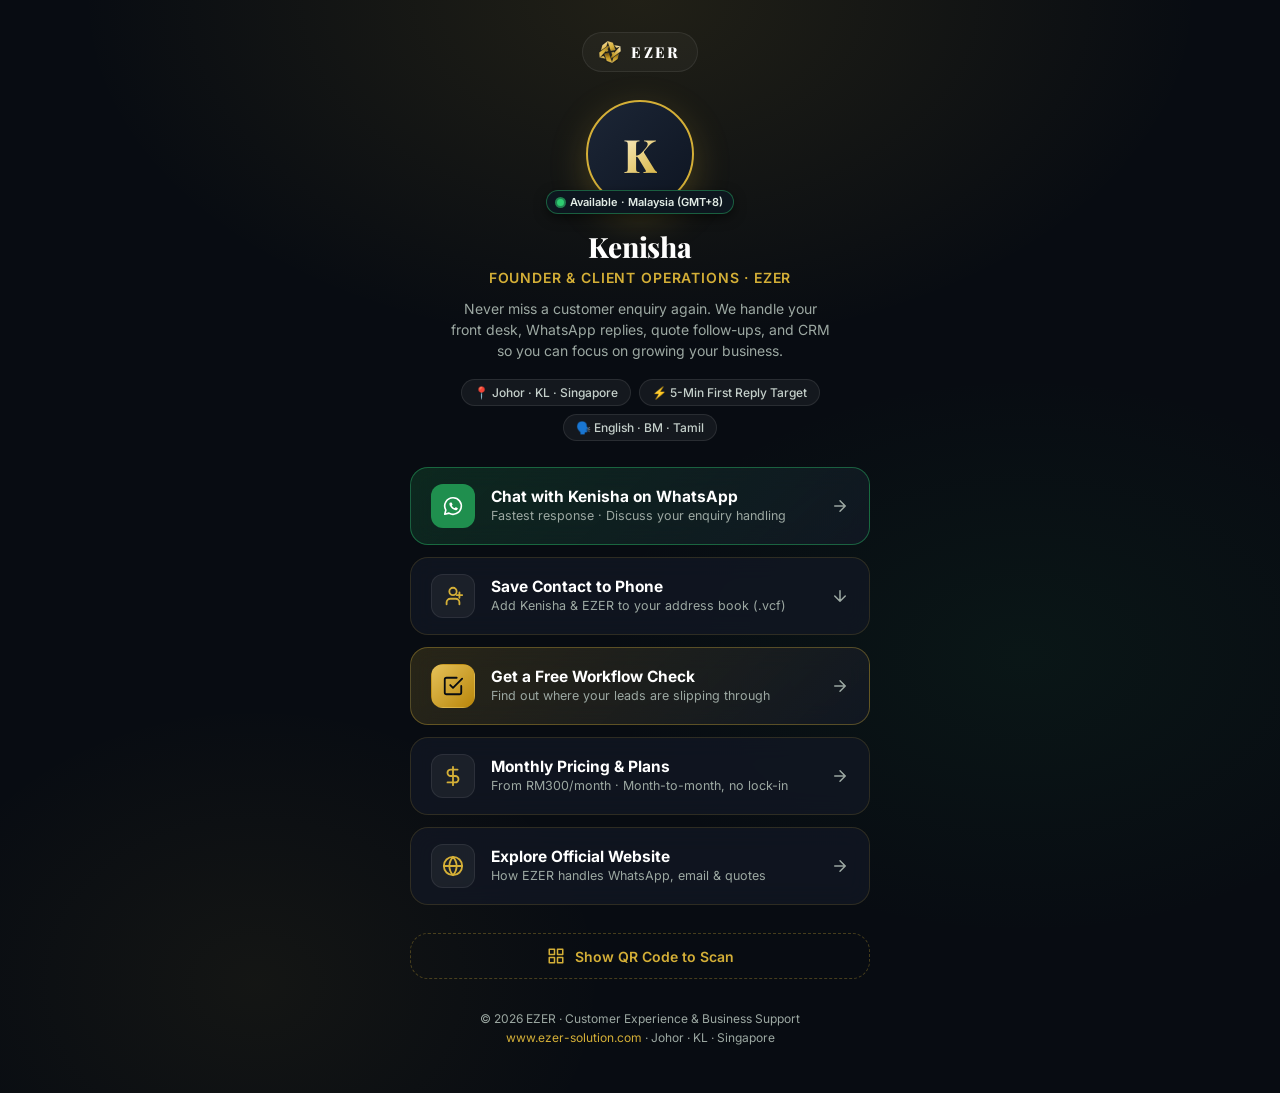
==== founder/index.html @ 3173f142 "feat(founder): launch founder digital business card and linktree page at /founder with branded QR co" ====
<!DOCTYPE html>
<html lang="en">
<head>
<meta charset="utf-8">
<meta name="viewport" content="width=device-width, initial-scale=1">
<title>Kenisha · Founder of EZER | Digital Business Card</title>
<meta name="description" content="Connect with Kenisha, founder of EZER. Outsourced WhatsApp front desk, enquiry handling and lead follow-up for SMEs in Johor, KL & Singapore.">
<link rel="canonical" href="https://www.ezer-solution.com/founder">
<meta name="robots" content="index, follow">
<meta name="theme-color" content="#080C12">

<!-- OpenGraph / Social Share -->
<meta property="og:type" content="profile">
<meta property="og:site_name" content="EZER">
<meta property="og:title" content="Kenisha · Founder of EZER">
<meta property="og:description" content="Customer Experience & Front Desk Operations for growing businesses in Johor, KL & Singapore. Chat directly on WhatsApp or book a free workflow check.">
<meta property="og:image" content="https://www.ezer-solution.com/assets/og-image.jpg">
<meta property="og:url" content="https://www.ezer-solution.com/founder">
<meta name="twitter:card" content="summary_large_image">
<meta name="twitter:title" content="Kenisha · Founder of EZER">
<meta name="twitter:description" content="Customer Experience & Front Desk Operations for growing businesses in Johor, KL & Singapore.">
<meta name="twitter:image" content="https://www.ezer-solution.com/assets/og-image.jpg">

<!-- Icons -->
<link rel="icon" href="/favicon.svg" type="image/svg+xml">
<link rel="icon" href="/assets/favicon-32.png" sizes="32x32" type="image/png">
<link rel="apple-touch-icon" href="/assets/apple-touch-icon.png">

<!-- Fonts -->
<link rel="preconnect" href="https://fonts.googleapis.com">
<link rel="preconnect" href="https://fonts.gstatic.com" crossorigin>
<link rel="stylesheet" href="https://fonts.googleapis.com/css2?family=Inter:wght@400;500;600;700;800&family=Playfair+Display:ital,wght@0,700;0,800;1,700&display=swap">

<style>
:root {
  --bg: #080C12;
  --bg-card: rgba(18, 24, 36, 0.72);
  --bg-card-hover: rgba(28, 38, 56, 0.9);
  --line: rgba(212, 175, 55, 0.16);
  --line-strong: rgba(212, 175, 55, 0.35);
  --gold: #D4AF37;
  --gold-light: #F7E7B4;
  --gold-glow: rgba(212, 175, 55, 0.25);
  --text: #F0F4F2;
  --text-muted: #9CA8A2;
  --font-serif: 'Playfair Display', Georgia, serif;
  --font-sans: 'Inter', -apple-system, BlinkMacSystemFont, sans-serif;
  --radius: 18px;
}

* { box-sizing: border-box; margin: 0; padding: 0; }
body {
  font-family: var(--font-sans);
  background-color: var(--bg);
  background-image: 
    radial-gradient(800px 500px at 50% 0%, rgba(212, 175, 55, 0.12), transparent 70%),
    radial-gradient(600px 400px at 80% 60%, rgba(31, 143, 78, 0.08), transparent 70%),
    radial-gradient(500px 400px at 20% 90%, rgba(212, 175, 55, 0.06), transparent 70%);
  color: var(--text);
  min-height: 100vh;
  display: flex;
  flex-direction: column;
  align-items: center;
  padding: 32px 16px 48px;
  -webkit-font-smoothing: antialiased;
}

.profile-container {
  width: 100%;
  max-width: 460px;
  display: flex;
  flex-direction: column;
  align-items: center;
  position: relative;
}

/* Header brand logo */
.brand-header {
  display: inline-flex;
  align-items: center;
  gap: 10px;
  text-decoration: none;
  color: #fff;
  margin-bottom: 28px;
  padding: 8px 16px;
  border-radius: 999px;
  background: rgba(255, 255, 255, 0.03);
  border: 1px solid rgba(255, 255, 255, 0.08);
  transition: transform .2s, border-color .2s;
}
.brand-header:hover {
  transform: translateY(-1px);
  border-color: var(--line-strong);
}
.brand-header img {
  width: 22px;
  height: 22px;
  display: block;
}
.brand-header span {
  font-family: var(--font-serif);
  font-weight: 800;
  font-size: 15px;
  letter-spacing: .16em;
}

/* Avatar with gold ring & pulsing status */
.avatar-wrap {
  position: relative;
  margin-bottom: 20px;
}
.avatar {
  width: 108px;
  height: 108px;
  border-radius: 50%;
  background: linear-gradient(135deg, #1c2636, #0e1522);
  border: 2.5px solid var(--gold);
  box-shadow: 0 12px 36px var(--gold-glow);
  display: flex;
  align-items: center;
  justify-content: center;
  position: relative;
  overflow: hidden;
}
.avatar-initial {
  font-family: var(--font-serif);
  font-weight: 800;
  font-size: 46px;
  background: linear-gradient(135deg, #FFF5D6, #D4AF37);
  -webkit-background-clip: text;
  -webkit-text-fill-color: transparent;
}
.status-pill {
  position: absolute;
  bottom: -6px;
  left: 50%;
  transform: translateX(-50%);
  background: #0D161F;
  border: 1px solid rgba(46, 204, 113, 0.4);
  padding: 4px 10px;
  border-radius: 999px;
  display: flex;
  align-items: center;
  gap: 6px;
  font-size: 11px;
  font-weight: 600;
  color: #E2ECE6;
  white-space: nowrap;
  box-shadow: 0 4px 12px rgba(0,0,0,0.5);
}
.status-dot {
  width: 7px;
  height: 7px;
  border-radius: 50%;
  background: #2ECC71;
  position: relative;
}
.status-dot::after {
  content: "";
  position: absolute;
  inset: -2px;
  border-radius: inherit;
  background: #2ECC71;
  opacity: 0.6;
  animation: pulse 2s infinite ease-out;
}
@keyframes pulse {
  0% { transform: scale(1); opacity: 0.8; }
  100% { transform: scale(2.2); opacity: 0; }
}

/* Founder Details */
.founder-name {
  font-family: var(--font-serif);
  font-weight: 800;
  font-size: 28px;
  letter-spacing: -.01em;
  margin-bottom: 4px;
  text-align: center;
  color: #fff;
}
.founder-title {
  font-size: 14px;
  font-weight: 600;
  color: var(--gold);
  letter-spacing: .06em;
  text-transform: uppercase;
  margin-bottom: 12px;
  text-align: center;
}
.founder-bio {
  font-size: 14px;
  line-height: 1.5;
  color: var(--text-muted);
  text-align: center;
  max-width: 380px;
  margin-bottom: 18px;
}

/* Quick badges */
.badges-row {
  display: flex;
  flex-wrap: wrap;
  justify-content: center;
  gap: 8px;
  margin-bottom: 26px;
}
.badge {
  background: rgba(255, 255, 255, 0.05);
  border: 1px solid rgba(255, 255, 255, 0.09);
  padding: 5px 12px;
  border-radius: 999px;
  font-size: 12px;
  font-weight: 500;
  color: #C5D0CB;
}

/* Links Stack */
.links-stack {
  width: 100%;
  display: flex;
  flex-direction: column;
  gap: 12px;
  margin-bottom: 28px;
}

.link-card {
  width: 100%;
  display: flex;
  align-items: center;
  gap: 16px;
  padding: 16px 20px;
  background: var(--bg-card);
  border: 1px solid var(--line);
  border-radius: var(--radius);
  text-decoration: none;
  color: var(--text);
  backdrop-filter: blur(12px);
  -webkit-backdrop-filter: blur(12px);
  transition: transform .2s, border-color .2s, background-color .2s, box-shadow .2s;
  cursor: pointer;
  position: relative;
  overflow: hidden;
}
.link-card:hover {
  transform: translateY(-2px);
  background-color: var(--bg-card-hover);
  border-color: var(--gold);
  box-shadow: 0 10px 28px rgba(0, 0, 0, 0.35);
}

/* Primary Highlight Link (WhatsApp) */
.link-card--primary {
  background: linear-gradient(135deg, rgba(31, 143, 78, 0.22), rgba(18, 24, 36, 0.85));
  border: 1.5px solid rgba(46, 204, 113, 0.4);
}
.link-card--primary:hover {
  border-color: #2ECC71;
  box-shadow: 0 12px 32px rgba(31, 143, 78, 0.3);
}

/* Gold Highlight Link (Workflow check) */
.link-card--gold {
  background: linear-gradient(135deg, rgba(212, 175, 55, 0.16), rgba(18, 24, 36, 0.85));
  border: 1.5px solid var(--line-strong);
}
.link-card--gold:hover {
  border-color: var(--gold);
  box-shadow: 0 12px 32px var(--gold-glow);
}

.link-icon {
  width: 44px;
  height: 44px;
  border-radius: 12px;
  background: rgba(255, 255, 255, 0.05);
  display: flex;
  align-items: center;
  justify-content: center;
  flex-shrink: 0;
  border: 1px solid rgba(255, 255, 255, 0.08);
  color: var(--gold);
}
.link-card--primary .link-icon {
  background: #1F8F4E;
  color: #fff;
  border-color: transparent;
}
.link-card--gold .link-icon {
  background: linear-gradient(135deg, #E5C158, #B8860B);
  color: #080C12;
  border-color: transparent;
}

.link-content {
  flex: 1;
  min-width: 0;
}
.link-title {
  font-size: 15.5px;
  font-weight: 700;
  color: #fff;
  margin-bottom: 2px;
  line-height: 1.25;
}
.link-desc {
  font-size: 12.5px;
  color: var(--text-muted);
  line-height: 1.35;
}
.link-arrow {
  color: var(--text-muted);
  flex-shrink: 0;
  transition: transform .2s;
}
.link-card:hover .link-arrow {
  color: #fff;
  transform: translateX(3px);
}

/* QR Code Section & Modal */
.qr-trigger-btn {
  width: 100%;
  display: inline-flex;
  align-items: center;
  justify-content: center;
  gap: 10px;
  padding: 13px 20px;
  background: transparent;
  border: 1px dashed rgba(212, 175, 55, 0.3);
  border-radius: var(--radius);
  color: var(--gold);
  font-family: inherit;
  font-size: 14px;
  font-weight: 600;
  cursor: pointer;
  transition: background .2s, border-color .2s;
  margin-bottom: 24px;
}
.qr-trigger-btn:hover {
  background: rgba(212, 175, 55, 0.08);
  border-color: var(--gold);
}

/* Modal for QR display */
.qr-modal {
  position: fixed;
  inset: 0;
  background: rgba(0, 0, 0, 0.85);
  backdrop-filter: blur(12px);
  -webkit-backdrop-filter: blur(12px);
  z-index: 1000;
  display: none;
  align-items: center;
  justify-content: center;
  padding: 20px;
}
.qr-modal.is-active {
  display: flex;
}
.qr-box {
  background: #0E1522;
  border: 1px solid var(--line-strong);
  border-radius: 28px;
  padding: 28px 24px 24px;
  max-width: 360px;
  width: 100%;
  text-align: center;
  position: relative;
  box-shadow: 0 24px 60px rgba(0, 0, 0, 0.7);
}
.qr-close {
  position: absolute;
  top: 16px;
  right: 16px;
  background: rgba(255, 255, 255, 0.08);
  border: 0;
  color: #fff;
  width: 32px;
  height: 32px;
  border-radius: 50%;
  cursor: pointer;
  display: grid;
  place-items: center;
  font-size: 18px;
}
.qr-img {
  width: 220px;
  height: 220px;
  border-radius: 18px;
  margin: 16px auto;
  display: block;
  background: #fff;
  padding: 10px;
  box-shadow: 0 8px 24px rgba(0,0,0,0.4);
}
.qr-download-link {
  display: inline-flex;
  align-items: center;
  gap: 8px;
  margin-top: 14px;
  font-size: 13px;
  font-weight: 600;
  color: var(--gold);
  text-decoration: none;
}
.qr-download-link:hover { text-decoration: underline; }

/* Footer */
.profile-footer {
  margin-top: 8px;
  text-align: center;
  font-size: 12px;
  color: var(--text-muted);
}
.profile-footer a {
  color: var(--gold);
  text-decoration: none;
}
.profile-footer a:hover {
  text-decoration: underline;
}

/* Toast notification */
.toast {
  position: fixed;
  bottom: 24px;
  background: #1F8F4E;
  color: #fff;
  padding: 10px 20px;
  border-radius: 999px;
  font-size: 13px;
  font-weight: 600;
  opacity: 0;
  visibility: hidden;
  transform: translateY(12px);
  transition: all .25s ease;
  z-index: 2000;
  box-shadow: 0 8px 24px rgba(0,0,0,0.4);
}
.toast.is-show {
  opacity: 1;
  visibility: visible;
  transform: translateY(0);
}
</style>
</head>
<body>

<main class="profile-container">
  <!-- Brand link to official homepage -->
  <a class="brand-header" href="/" title="Visit EZER Website">
    <svg width="22" height="22" viewBox="-160 -160 320 320" aria-hidden="true" style="display:block;flex-shrink:0;"><defs>
    <linearGradient id="goldArm0" x1="0%" y1="0%" x2="100%" y2="100%">
      <stop offset="0%" stop-color="#FFF8E0" />
      <stop offset="35%" stop-color="#EAC667" />
      <stop offset="70%" stop-color="#D4AF37" />
      <stop offset="100%" stop-color="#9C7721" />
    </linearGradient>
    <linearGradient id="goldArm1" x1="100%" y1="0%" x2="0%" y2="100%">
      <stop offset="0%" stop-color="#FFF2CA" />
      <stop offset="40%" stop-color="#E2BE5E" />
      <stop offset="80%" stop-color="#C59B27" />
      <stop offset="100%" stop-color="#805908" />
    </linearGradient>
    <linearGradient id="goldArm2" x1="0%" y1="100%" x2="100%" y2="0%">
      <stop offset="0%" stop-color="#ECC665" />
      <stop offset="50%" stop-color="#D4AF37" />
      <stop offset="100%" stop-color="#946E19" />
    </linearGradient>
    <linearGradient id="goldArm3" x1="50%" y1="100%" x2="50%" y2="0%">
      <stop offset="0%" stop-color="#DFBA52" />
      <stop offset="45%" stop-color="#C59B27" />
      <stop offset="100%" stop-color="#734F08" />
    </linearGradient>
    <linearGradient id="textGold" x1="0%" y1="0%" x2="100%" y2="0%">
      <stop offset="0%" stop-color="#FFF5D6" />
      <stop offset="40%" stop-color="#EAC667" />
      <stop offset="100%" stop-color="#D4AF37" />
    </linearGradient>
    <filter id="markShadow" x="-30%" y="-30%" width="160%" height="160%">
      <feDropShadow dx="0" dy="8" stdDeviation="12" flood-color="#000" flood-opacity="0.65" />
    </filter>
</defs>
  <g filter="url(#markShadow)">
    <path d="M -34.5,-156.0 L 40.5,-136.0 L 77.5,-30.0 L 34.5,-21.0 L 12.5,-20.0 L -32.5,-152.0 L -54.5,-80.0 L -129.5,-24.0 L -109.5,-97.0 L -35.5,-155.0 Z" fill="url(#goldArm0)" stroke="#FDF0C8" stroke-width="0.75" />
    <path d="M 64.5,-97.0 L 149.5,-82.0 L 154.5,-10.0 L 19.5,92.0 L 15.5,74.0 L 34.5,43.0 L 22.5,8.0 L 60.5,1.0 L 50.5,25.0 L 147.5,-80.0 L 93.5,-62.0 L 64.5,-96.0 Z" fill="url(#goldArm1)" stroke="#FDF0C8" stroke-width="0.75" />
    <path d="M -23.5,-92.0 L -17.5,-76.0 L -36.5,-44.0 L -26.5,-13.0 L -61.5,-4.0 L -52.5,-26.0 L -146.5,76.0 L -144.5,78.0 L -95.5,59.0 L -67.5,96.0 L -149.5,78.0 L -154.5,8.0 L -24.5,-91.0 Z" fill="url(#goldArm2)" stroke="#FDF0C8" stroke-width="0.75" />
    <path d="M -19.5,15.0 L 29.5,153.0 L 49.5,85.0 L 127.5,25.0 L 108.5,100.0 L 30.5,156.0 L -46.5,126.0 L -80.5,26.0 L -20.5,16.0 Z" fill="url(#goldArm3)" stroke="#FDF0C8" stroke-width="0.75" />
  </g>
</svg>
    <span>EZER</span>
  </a>

  <!-- Avatar & Live status -->
  <div class="avatar-wrap">
    <div class="avatar" id="avatarBox">
      <span class="avatar-initial">K</span>
    </div>
    <div class="status-pill">
      <span class="status-dot"></span>
      <span>Available · Malaysia (GMT+8)</span>
    </div>
  </div>

  <!-- Name & Title -->
  <h1 class="founder-name">Kenisha</h1>
  <p class="founder-title">Founder &amp; Client Operations · EZER</p>
  <p class="founder-bio">Never miss a customer enquiry again. We handle your front desk, WhatsApp replies, quote follow-ups, and CRM so you can focus on growing your business.</p>

  <!-- Location & Coverage Pills -->
  <div class="badges-row">
    <span class="badge">📍 Johor · KL · Singapore</span>
    <span class="badge">⚡ 5-Min First Reply Target</span>
    <span class="badge">🗣️ English · BM · Tamil</span>
  </div>

  <!-- Main Action Links -->
  <div class="links-stack">

    <!-- 1. WhatsApp Direct Chat (Primary) -->
    <a class="link-card link-card--primary" href="https://wa.me/601160547134?text=Hi%20Kenisha%2C%20I%20scanned%20your%20QR%20code%20and%20wanted%20to%20connect%20about%20EZER." target="_blank" rel="noopener">
      <div class="link-icon">
        <svg width="22" height="22" viewBox="0 0 24 24" fill="currentColor" aria-hidden="true"><path d="M12 3a9 9 0 0 0-7.8 13.5L3 21l4.6-1.2A9 9 0 1 0 12 3z" fill="none" stroke="currentColor" stroke-width="1.8" stroke-linejoin="round"/><path d="M8.8 8.6c.2-.5.5-.5.8-.5h.5c.2 0 .4 0 .6.5l.7 1.6c.1.2 0 .4-.1.6l-.4.5c-.1.2-.2.3 0 .6.4.7 1.4 1.8 2.6 2.3.3.1.5.1.6-.1l.6-.7c.2-.2.4-.2.6-.1l1.6.8c.2.1.4.2.4.4 0 .7-.4 1.5-1.1 1.8-.7.3-1.6.4-3.4-.4-2.2-1-3.6-3.3-3.8-3.6-.2-.3-.9-1.3-.9-2.4 0-1 .5-1.5.7-1.7z"/></svg>
      </div>
      <div class="link-content">
        <div class="link-title">Chat with Kenisha on WhatsApp</div>
        <div class="link-desc">Fastest response · Discuss your enquiry handling</div>
      </div>
      <svg class="link-arrow" width="18" height="18" viewBox="0 0 24 24" fill="none" stroke="currentColor" stroke-width="2" stroke-linecap="round" stroke-linejoin="round"><path d="M5 12h14m-7-7 7 7-7 7"/></svg>
    </a>

    <!-- 2. Save Contact to Phone (vCard Download) -->
    <a class="link-card" id="saveContactBtn" href="/assets/kenisha-ezer.vcf" download="Kenisha-EZER.vcf">
      <div class="link-icon">
        <svg width="22" height="22" viewBox="0 0 24 24" fill="none" stroke="currentColor" stroke-width="2" stroke-linecap="round" stroke-linejoin="round"><path d="M19 21v-2a4 4 0 0 0-4-4H9a4 4 0 0 0-4 4v2"/><circle cx="12" cy="7" r="4"/><path d="M19 8v6m3-3h-6"/></svg>
      </div>
      <div class="link-content">
        <div class="link-title">Save Contact to Phone</div>
        <div class="link-desc">Add Kenisha &amp; EZER to your address book (.vcf)</div>
      </div>
      <svg class="link-arrow" width="18" height="18" viewBox="0 0 24 24" fill="none" stroke="currentColor" stroke-width="2" stroke-linecap="round" stroke-linejoin="round"><path d="M12 5v14m7-7-7 7-7-7"/></svg>
    </a>

    <!-- 3. Free Workflow Check -->
    <a class="link-card link-card--gold" href="/#contact?utm_source=founder_qr">
      <div class="link-icon">
        <svg width="22" height="22" viewBox="0 0 24 24" fill="none" stroke="currentColor" stroke-width="2" stroke-linecap="round" stroke-linejoin="round"><path d="M9 11l3 3L22 4"/><path d="M21 12v7a2 2 0 0 1-2 2H5a2 2 0 0 1-2-2V5a2 2 0 0 1 2-2h11"/></svg>
      </div>
      <div class="link-content">
        <div class="link-title">Get a Free Workflow Check</div>
        <div class="link-desc">Find out where your leads are slipping through</div>
      </div>
      <svg class="link-arrow" width="18" height="18" viewBox="0 0 24 24" fill="none" stroke="currentColor" stroke-width="2" stroke-linecap="round" stroke-linejoin="round"><path d="M5 12h14m-7-7 7 7-7 7"/></svg>
    </a>

    <!-- 4. Monthly Packages & Pricing -->
    <a class="link-card" href="/#packages?utm_source=founder_qr">
      <div class="link-icon">
        <svg width="22" height="22" viewBox="0 0 24 24" fill="none" stroke="currentColor" stroke-width="2" stroke-linecap="round" stroke-linejoin="round"><path d="M12 2v20M17 5H9.5a3.5 3.5 0 0 0 0 7h5a3.5 3.5 0 0 1 0 7H6"/></svg>
      </div>
      <div class="link-content">
        <div class="link-title">Monthly Pricing &amp; Plans</div>
        <div class="link-desc">From RM300/month · Month-to-month, no lock-in</div>
      </div>
      <svg class="link-arrow" width="18" height="18" viewBox="0 0 24 24" fill="none" stroke="currentColor" stroke-width="2" stroke-linecap="round" stroke-linejoin="round"><path d="M5 12h14m-7-7 7 7-7 7"/></svg>
    </a>

    <!-- 5. Full Website -->
    <a class="link-card" href="/?utm_source=founder_qr">
      <div class="link-icon">
        <svg width="22" height="22" viewBox="0 0 24 24" fill="none" stroke="currentColor" stroke-width="2" stroke-linecap="round" stroke-linejoin="round"><circle cx="12" cy="12" r="10"/><path d="M2 12h20M12 2a15.3 15.3 0 0 1 4 10 15.3 15.3 0 0 1-4 10 15.3 15.3 0 0 1-4-10 15.3 15.3 0 0 1 4-10z"/></svg>
      </div>
      <div class="link-content">
        <div class="link-title">Explore Official Website</div>
        <div class="link-desc">How EZER handles WhatsApp, email &amp; quotes</div>
      </div>
      <svg class="link-arrow" width="18" height="18" viewBox="0 0 24 24" fill="none" stroke="currentColor" stroke-width="2" stroke-linecap="round" stroke-linejoin="round"><path d="M5 12h14m-7-7 7 7-7 7"/></svg>
    </a>
  </div>

  <!-- QR Code Trigger -->
  <button class="qr-trigger-btn" id="openQrBtn" type="button">
    <svg width="18" height="18" viewBox="0 0 24 24" fill="none" stroke="currentColor" stroke-width="2" stroke-linecap="round" stroke-linejoin="round"><rect x="3" y="3" width="7" height="7"/><rect x="14" y="3" width="7" height="7"/><rect x="14" y="14" width="7" height="7"/><rect x="3" y="14" width="7" height="7"/></svg>
    Show QR Code to Scan
  </button>

  <!-- Footer -->
  <footer class="profile-footer">
    <p>© 2026 EZER · Customer Experience &amp; Business Support</p>
    <p style="margin-top: 4px;"><a href="/">www.ezer-solution.com</a> · Johor · KL · Singapore</p>
  </footer>
</main>

<!-- QR Code Modal -->
<div class="qr-modal" id="qrModal" role="dialog" aria-modal="true" aria-label="Founder QR Code">
  <div class="qr-box">
    <button class="qr-close" id="closeQrBtn" type="button" aria-label="Close modal">×</button>
    <h3 style="font-family: var(--font-serif); font-size: 20px; color: #fff;">Scan to Connect</h3>
    <p style="font-size: 13px; color: var(--text-muted); margin-top: 4px;">Open your phone camera to scan</p>
    <img class="qr-img" src="[data-uri]" alt="QR Code for Kenisha - EZER">
    <p style="font-size: 12px; color: var(--gold); font-weight: 600;">ezer-solution.com/founder</p>
    <a class="qr-download-link" href="/assets/founder-qr.png" download="EZER-Kenisha-QR.png">
      <svg width="15" height="15" viewBox="0 0 24 24" fill="none" stroke="currentColor" stroke-width="2" stroke-linecap="round" stroke-linejoin="round"><path d="M21 15v4a2 2 0 0 1-2 2H5a2 2 0 0 1-2-2v-4"/><polyline points="7 10 12 15 17 10"/><line x1="12" y1="15" x2="12" y2="3"/></svg>
      Download High-Res QR Card
    </a>
  </div>
</div>

<div class="toast" id="toast">Contact downloaded! Check your downloads.</div>

<!-- Scripts -->
<script src="/config.js"></script>
<script>
// Check if founder photo exists in EZER_CONFIG
try {
  if (typeof EZER_CONFIG !== 'undefined' && EZER_CONFIG.founderPhoto) {
    const avatar = document.getElementById('avatarBox');
    if (avatar) {
      avatar.innerHTML = `<img src="${EZER_CONFIG.founderPhoto}" alt="Kenisha" style="width:100%;height:100%;object-fit:cover;">`;
    }
  }
} catch (e) {}

// QR modal toggle
const modal = document.getElementById('qrModal');
const openBtn = document.getElementById('openQrBtn');
const closeBtn = document.getElementById('closeQrBtn');

if (openBtn && modal) {
  openBtn.addEventListener('click', () => modal.classList.add('is-active'));
}
if (closeBtn && modal) {
  closeBtn.addEventListener('click', () => modal.classList.remove('is-active'));
}
if (modal) {
  modal.addEventListener('click', (e) => {
    if (e.target === modal) modal.classList.remove('is-active');
  });
}

// vCard save feedback
const saveBtn = document.getElementById('saveContactBtn');
const toast = document.getElementById('toast');
if (saveBtn && toast) {
  saveBtn.addEventListener('click', () => {
    toast.classList.add('is-show');
    setTimeout(() => toast.classList.remove('is-show'), 3500);
  });
}
</script>
</body>
</html>
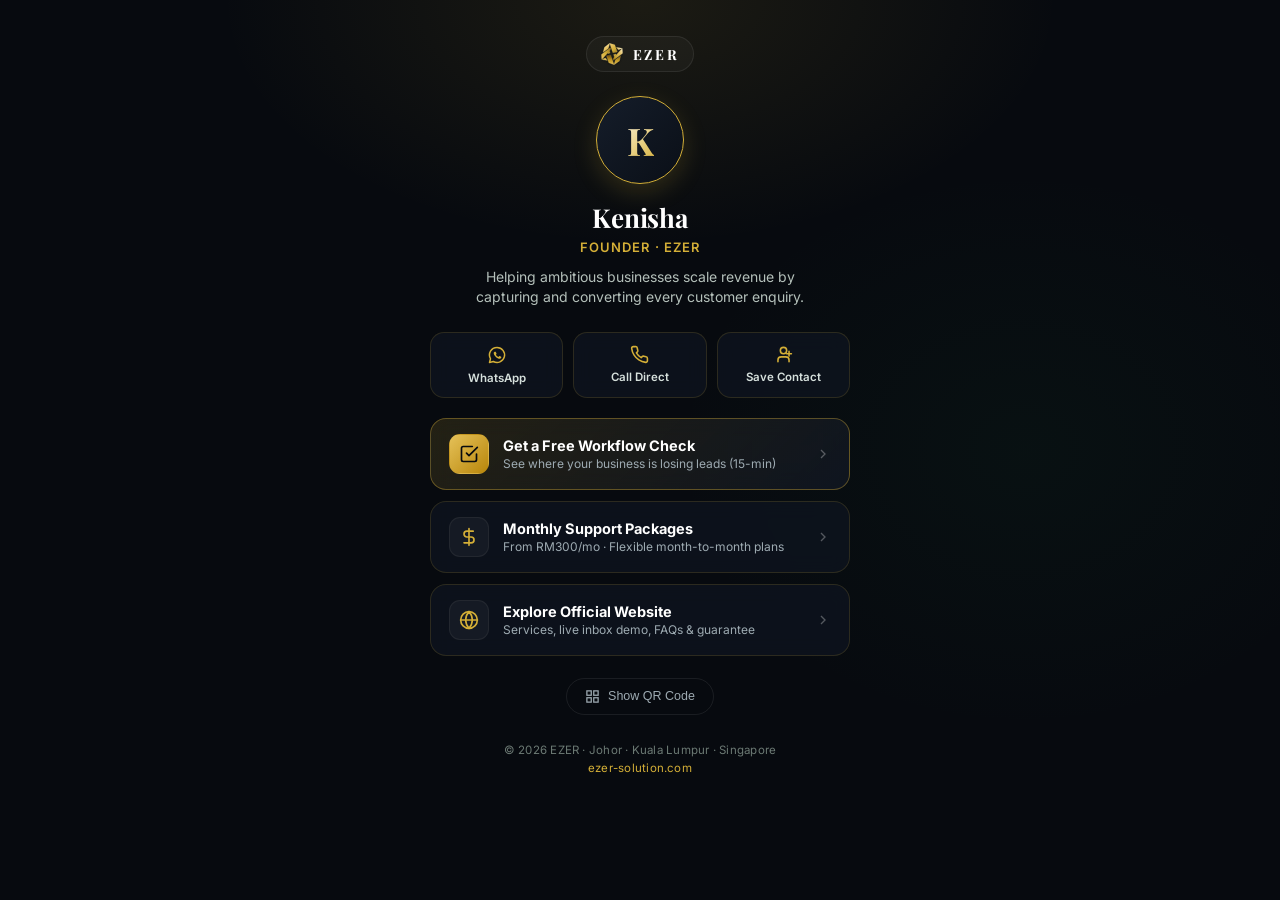
==== commit 03cb46f0: "style(founder): streamline founder page to minimalist executive profile with business growth copy" ====
--- a/founder/index.html
+++ b/founder/index.html
@@ -3,22 +3,22 @@
 <head>
 <meta charset="utf-8">
 <meta name="viewport" content="width=device-width, initial-scale=1">
-<title>Kenisha · Founder of EZER | Digital Business Card</title>
-<meta name="description" content="Connect with Kenisha, founder of EZER. Outsourced WhatsApp front desk, enquiry handling and lead follow-up for SMEs in Johor, KL & Singapore.">
+<title>Kenisha · Founder of EZER | Growth &amp; Enquiry Operations</title>
+<meta name="description" content="Connect with Kenisha, founder of EZER. Helping ambitious businesses scale revenue by capturing and converting every customer enquiry.">
 <link rel="canonical" href="https://www.ezer-solution.com/founder">
 <meta name="robots" content="index, follow">
-<meta name="theme-color" content="#080C12">
+<meta name="theme-color" content="#070A0F">
 
 <!-- OpenGraph / Social Share -->
 <meta property="og:type" content="profile">
 <meta property="og:site_name" content="EZER">
 <meta property="og:title" content="Kenisha · Founder of EZER">
-<meta property="og:description" content="Customer Experience & Front Desk Operations for growing businesses in Johor, KL & Singapore. Chat directly on WhatsApp or book a free workflow check.">
+<meta property="og:description" content="Helping ambitious businesses scale revenue by capturing and converting every customer enquiry.">
 <meta property="og:image" content="https://www.ezer-solution.com/assets/og-image.jpg">
 <meta property="og:url" content="https://www.ezer-solution.com/founder">
 <meta name="twitter:card" content="summary_large_image">
 <meta name="twitter:title" content="Kenisha · Founder of EZER">
-<meta name="twitter:description" content="Customer Experience & Front Desk Operations for growing businesses in Johor, KL & Singapore.">
+<meta name="twitter:description" content="Helping ambitious businesses scale revenue by capturing and converting every customer enquiry.">
 <meta name="twitter:image" content="https://www.ezer-solution.com/assets/og-image.jpg">
 
 <!-- Icons -->
@@ -29,399 +29,341 @@
 <!-- Fonts -->
 <link rel="preconnect" href="https://fonts.googleapis.com">
 <link rel="preconnect" href="https://fonts.gstatic.com" crossorigin>
-<link rel="stylesheet" href="https://fonts.googleapis.com/css2?family=Inter:wght@400;500;600;700;800&family=Playfair+Display:ital,wght@0,700;0,800;1,700&display=swap">
+<link href="https://fonts.googleapis.com/css2?family=Inter:wght@400;500;600;700&family=Playfair+Display:ital,wght@0,600;0,700;1,600&display=swap" rel="stylesheet">
 
 <style>
 :root {
-  --bg: #080C12;
-  --bg-card: rgba(18, 24, 36, 0.72);
-  --bg-card-hover: rgba(28, 38, 56, 0.9);
-  --line: rgba(212, 175, 55, 0.16);
-  --line-strong: rgba(212, 175, 55, 0.35);
+  --bg: #070A0F;
+  --card-bg: rgba(16, 22, 34, 0.65);
+  --card-border: rgba(212, 175, 55, 0.16);
+  --card-hover-border: rgba(212, 175, 55, 0.45);
   --gold: #D4AF37;
-  --gold-light: #F7E7B4;
-  --gold-glow: rgba(212, 175, 55, 0.25);
-  --text: #F0F4F2;
-  --text-muted: #9CA8A2;
-  --font-serif: 'Playfair Display', Georgia, serif;
-  --font-sans: 'Inter', -apple-system, BlinkMacSystemFont, sans-serif;
-  --radius: 18px;
+  --gold-glow: rgba(212, 175, 55, 0.18);
+  --text-main: #FFFFFF;
+  --text-sub: #9EABB2;
+  --radius: 16px;
 }
 
 * { box-sizing: border-box; margin: 0; padding: 0; }
 body {
-  font-family: var(--font-sans);
+  font-family: 'Inter', -apple-system, BlinkMacSystemFont, sans-serif;
   background-color: var(--bg);
   background-image: 
-    radial-gradient(800px 500px at 50% 0%, rgba(212, 175, 55, 0.12), transparent 70%),
-    radial-gradient(600px 400px at 80% 60%, rgba(31, 143, 78, 0.08), transparent 70%),
-    radial-gradient(500px 400px at 20% 90%, rgba(212, 175, 55, 0.06), transparent 70%);
-  color: var(--text);
+    radial-gradient(600px 350px at 50% 0%, rgba(212, 175, 55, 0.10), transparent 70%),
+    radial-gradient(500px 400px at 80% 50%, rgba(31, 143, 78, 0.05), transparent 70%);
+  color: var(--text-main);
   min-height: 100vh;
   display: flex;
   flex-direction: column;
   align-items: center;
-  padding: 32px 16px 48px;
+  padding: 36px 20px 44px;
   -webkit-font-smoothing: antialiased;
 }
 
-.profile-container {
+.profile-wrap {
   width: 100%;
-  max-width: 460px;
+  max-width: 420px;
   display: flex;
   flex-direction: column;
   align-items: center;
-  position: relative;
-}
-
-/* Header brand logo */
-.brand-header {
+}
+
+/* Top Brand Logo - Minimalist */
+.brand-pill {
   display: inline-flex;
   align-items: center;
   gap: 10px;
   text-decoration: none;
   color: #fff;
-  margin-bottom: 28px;
-  padding: 8px 16px;
+  margin-bottom: 24px;
+  padding: 6px 14px;
   border-radius: 999px;
   background: rgba(255, 255, 255, 0.03);
   border: 1px solid rgba(255, 255, 255, 0.08);
-  transition: transform .2s, border-color .2s;
-}
-.brand-header:hover {
+  transition: all .2s;
+}
+.brand-pill:hover {
+  border-color: var(--gold);
   transform: translateY(-1px);
-  border-color: var(--line-strong);
-}
-.brand-header img {
-  width: 22px;
-  height: 22px;
-  display: block;
-}
-.brand-header span {
-  font-family: var(--font-serif);
-  font-weight: 800;
-  font-size: 15px;
-  letter-spacing: .16em;
-}
-
-/* Avatar with gold ring & pulsing status */
-.avatar-wrap {
-  position: relative;
-  margin-bottom: 20px;
-}
-.avatar {
-  width: 108px;
-  height: 108px;
+}
+.brand-pill span {
+  font-family: 'Playfair Display', serif;
+  font-weight: 700;
+  font-size: 14px;
+  letter-spacing: .18em;
+}
+
+/* Founder Avatar - Clean & Elegant */
+.avatar-frame {
+  width: 88px;
+  height: 88px;
   border-radius: 50%;
-  background: linear-gradient(135deg, #1c2636, #0e1522);
-  border: 2.5px solid var(--gold);
-  box-shadow: 0 12px 36px var(--gold-glow);
+  background: linear-gradient(135deg, #151D2A, #0A0F17);
+  border: 1.5px solid var(--gold);
+  box-shadow: 0 8px 24px var(--gold-glow);
   display: flex;
   align-items: center;
   justify-content: center;
+  margin-bottom: 16px;
   position: relative;
   overflow: hidden;
 }
-.avatar-initial {
-  font-family: var(--font-serif);
-  font-weight: 800;
-  font-size: 46px;
-  background: linear-gradient(135deg, #FFF5D6, #D4AF37);
+.avatar-letter {
+  font-family: 'Playfair Display', serif;
+  font-weight: 700;
+  font-size: 38px;
+  background: linear-gradient(135deg, #FFF6DD, #D4AF37);
   -webkit-background-clip: text;
   -webkit-text-fill-color: transparent;
 }
-.status-pill {
-  position: absolute;
-  bottom: -6px;
-  left: 50%;
-  transform: translateX(-50%);
-  background: #0D161F;
-  border: 1px solid rgba(46, 204, 113, 0.4);
-  padding: 4px 10px;
-  border-radius: 999px;
-  display: flex;
-  align-items: center;
-  gap: 6px;
-  font-size: 11px;
-  font-weight: 600;
-  color: #E2ECE6;
-  white-space: nowrap;
-  box-shadow: 0 4px 12px rgba(0,0,0,0.5);
-}
-.status-dot {
-  width: 7px;
-  height: 7px;
-  border-radius: 50%;
-  background: #2ECC71;
-  position: relative;
-}
-.status-dot::after {
-  content: "";
-  position: absolute;
-  inset: -2px;
-  border-radius: inherit;
-  background: #2ECC71;
-  opacity: 0.6;
-  animation: pulse 2s infinite ease-out;
-}
-@keyframes pulse {
-  0% { transform: scale(1); opacity: 0.8; }
-  100% { transform: scale(2.2); opacity: 0; }
-}
-
-/* Founder Details */
+
+/* Identity Typography */
 .founder-name {
-  font-family: var(--font-serif);
-  font-weight: 800;
-  font-size: 28px;
+  font-family: 'Playfair Display', serif;
+  font-weight: 700;
+  font-size: 26px;
   letter-spacing: -.01em;
   margin-bottom: 4px;
   text-align: center;
-  color: #fff;
 }
 .founder-title {
-  font-size: 14px;
+  font-size: 13px;
   font-weight: 600;
   color: var(--gold);
-  letter-spacing: .06em;
+  letter-spacing: .08em;
   text-transform: uppercase;
   margin-bottom: 12px;
   text-align: center;
 }
-.founder-bio {
+.founder-mission {
   font-size: 14px;
-  line-height: 1.5;
-  color: var(--text-muted);
+  line-height: 1.45;
+  color: #B4C0BA;
   text-align: center;
-  max-width: 380px;
-  margin-bottom: 18px;
-}
-
-/* Quick badges */
-.badges-row {
-  display: flex;
-  flex-wrap: wrap;
+  max-width: 340px;
+  margin-bottom: 24px;
+  font-weight: 400;
+}
+
+/* Quick Action Trio Bar */
+.quick-trio {
+  width: 100%;
+  display: grid;
+  grid-template-columns: repeat(3, 1fr);
+  gap: 10px;
+  margin-bottom: 20px;
+}
+.trio-btn {
+  display: flex;
+  flex-direction: column;
+  align-items: center;
   justify-content: center;
-  gap: 8px;
-  margin-bottom: 26px;
-}
-.badge {
-  background: rgba(255, 255, 255, 0.05);
-  border: 1px solid rgba(255, 255, 255, 0.09);
-  padding: 5px 12px;
-  border-radius: 999px;
-  font-size: 12px;
-  font-weight: 500;
-  color: #C5D0CB;
-}
-
-/* Links Stack */
-.links-stack {
+  gap: 6px;
+  padding: 12px 6px;
+  background: var(--card-bg);
+  border: 1px solid var(--card-border);
+  border-radius: 14px;
+  text-decoration: none;
+  color: #fff;
+  transition: all .2s;
+  backdrop-filter: blur(10px);
+  -webkit-backdrop-filter: blur(10px);
+}
+.trio-btn:hover {
+  background: rgba(28, 38, 56, 0.85);
+  border-color: var(--gold);
+  transform: translateY(-2px);
+}
+.trio-btn svg {
+  color: var(--gold);
+}
+.trio-btn span {
+  font-size: 11.5px;
+  font-weight: 600;
+  color: #D6E0DC;
+}
+
+/* High-Impact Link Stack */
+.link-stack {
   width: 100%;
   display: flex;
   flex-direction: column;
-  gap: 12px;
-  margin-bottom: 28px;
-}
-
-.link-card {
+  gap: 11px;
+  margin-bottom: 22px;
+}
+.card {
   width: 100%;
   display: flex;
   align-items: center;
-  gap: 16px;
-  padding: 16px 20px;
-  background: var(--bg-card);
-  border: 1px solid var(--line);
+  gap: 14px;
+  padding: 15px 18px;
+  background: var(--card-bg);
+  border: 1px solid var(--card-border);
   border-radius: var(--radius);
   text-decoration: none;
-  color: var(--text);
-  backdrop-filter: blur(12px);
-  -webkit-backdrop-filter: blur(12px);
-  transition: transform .2s, border-color .2s, background-color .2s, box-shadow .2s;
-  cursor: pointer;
-  position: relative;
-  overflow: hidden;
-}
-.link-card:hover {
+  color: var(--text-main);
+  backdrop-filter: blur(10px);
+  -webkit-backdrop-filter: blur(10px);
+  transition: all .2s;
+}
+.card:hover {
+  background: rgba(24, 32, 48, 0.85);
+  border-color: var(--card-hover-border);
   transform: translateY(-2px);
-  background-color: var(--bg-card-hover);
+  box-shadow: 0 8px 24px rgba(0, 0, 0, 0.4);
+}
+
+/* Featured Gold Card (Workflow Check) */
+.card--featured {
+  background: linear-gradient(135deg, rgba(212, 175, 55, 0.14), rgba(16, 22, 34, 0.85));
+  border: 1.5px solid rgba(212, 175, 55, 0.38);
+}
+.card--featured:hover {
   border-color: var(--gold);
-  box-shadow: 0 10px 28px rgba(0, 0, 0, 0.35);
-}
-
-/* Primary Highlight Link (WhatsApp) */
-.link-card--primary {
-  background: linear-gradient(135deg, rgba(31, 143, 78, 0.22), rgba(18, 24, 36, 0.85));
-  border: 1.5px solid rgba(46, 204, 113, 0.4);
-}
-.link-card--primary:hover {
-  border-color: #2ECC71;
-  box-shadow: 0 12px 32px rgba(31, 143, 78, 0.3);
-}
-
-/* Gold Highlight Link (Workflow check) */
-.link-card--gold {
-  background: linear-gradient(135deg, rgba(212, 175, 55, 0.16), rgba(18, 24, 36, 0.85));
-  border: 1.5px solid var(--line-strong);
-}
-.link-card--gold:hover {
-  border-color: var(--gold);
-  box-shadow: 0 12px 32px var(--gold-glow);
-}
-
-.link-icon {
-  width: 44px;
-  height: 44px;
-  border-radius: 12px;
-  background: rgba(255, 255, 255, 0.05);
+  box-shadow: 0 10px 28px var(--gold-glow);
+}
+
+.card-icon {
+  width: 40px;
+  height: 40px;
+  border-radius: 11px;
+  background: rgba(255, 255, 255, 0.04);
   display: flex;
   align-items: center;
   justify-content: center;
   flex-shrink: 0;
-  border: 1px solid rgba(255, 255, 255, 0.08);
   color: var(--gold);
-}
-.link-card--primary .link-icon {
-  background: #1F8F4E;
-  color: #fff;
+  border: 1px solid rgba(255, 255, 255, 0.06);
+}
+.card--featured .card-icon {
+  background: linear-gradient(135deg, #E5C158, #B8860B);
+  color: #070A0F;
   border-color: transparent;
 }
-.link-card--gold .link-icon {
-  background: linear-gradient(135deg, #E5C158, #B8860B);
-  color: #080C12;
-  border-color: transparent;
-}
-
-.link-content {
+.card-info {
   flex: 1;
   min-width: 0;
 }
-.link-title {
-  font-size: 15.5px;
+.card-title {
+  font-size: 14.5px;
   font-weight: 700;
-  color: #fff;
+  color: #FFFFFF;
   margin-bottom: 2px;
-  line-height: 1.25;
-}
-.link-desc {
-  font-size: 12.5px;
-  color: var(--text-muted);
-  line-height: 1.35;
-}
-.link-arrow {
-  color: var(--text-muted);
-  flex-shrink: 0;
-  transition: transform .2s;
-}
-.link-card:hover .link-arrow {
+}
+.card-sub {
+  font-size: 12px;
+  color: var(--text-sub);
+}
+.card-chevron {
+  color: rgba(255, 255, 255, 0.3);
+  transition: transform .2s, color .2s;
+}
+.card:hover .card-chevron {
   color: #fff;
   transform: translateX(3px);
 }
 
-/* QR Code Section & Modal */
-.qr-trigger-btn {
-  width: 100%;
+/* QR Code Toggle */
+.qr-trigger {
+  background: none;
+  border: 1px solid rgba(255, 255, 255, 0.08);
+  padding: 10px 18px;
+  border-radius: 999px;
+  color: var(--text-sub);
+  font-size: 12.5px;
+  font-weight: 500;
   display: inline-flex;
   align-items: center;
-  justify-content: center;
-  gap: 10px;
-  padding: 13px 20px;
-  background: transparent;
-  border: 1px dashed rgba(212, 175, 55, 0.3);
-  border-radius: var(--radius);
+  gap: 8px;
+  cursor: pointer;
+  transition: all .2s;
+  margin-bottom: 28px;
+}
+.qr-trigger:hover {
   color: var(--gold);
-  font-family: inherit;
-  font-size: 14px;
-  font-weight: 600;
-  cursor: pointer;
-  transition: background .2s, border-color .2s;
-  margin-bottom: 24px;
-}
-.qr-trigger-btn:hover {
-  background: rgba(212, 175, 55, 0.08);
-  border-color: var(--gold);
-}
-
-/* Modal for QR display */
-.qr-modal {
+  border-color: rgba(212, 175, 55, 0.3);
+  background: rgba(255, 255, 255, 0.02);
+}
+
+/* Minimal Footer */
+.footer-text {
+  font-size: 11.5px;
+  color: #6C7A74;
+  text-align: center;
+  letter-spacing: .02em;
+}
+.footer-text a {
+  color: var(--gold);
+  text-decoration: none;
+}
+.footer-text a:hover {
+  text-decoration: underline;
+}
+
+/* QR Modal */
+.modal-overlay {
   position: fixed;
   inset: 0;
   background: rgba(0, 0, 0, 0.85);
-  backdrop-filter: blur(12px);
-  -webkit-backdrop-filter: blur(12px);
+  backdrop-filter: blur(10px);
+  -webkit-backdrop-filter: blur(10px);
+  display: none;
+  align-items: center;
+  justify-content: center;
   z-index: 1000;
-  display: none;
-  align-items: center;
-  justify-content: center;
   padding: 20px;
 }
-.qr-modal.is-active {
-  display: flex;
-}
-.qr-box {
-  background: #0E1522;
-  border: 1px solid var(--line-strong);
-  border-radius: 28px;
-  padding: 28px 24px 24px;
-  max-width: 360px;
+.modal-overlay.is-active { display: flex; }
+.modal-card {
+  background: #0D121B;
+  border: 1px solid rgba(212, 175, 55, 0.3);
+  border-radius: 24px;
+  padding: 28px 24px;
+  max-width: 340px;
   width: 100%;
   text-align: center;
   position: relative;
-  box-shadow: 0 24px 60px rgba(0, 0, 0, 0.7);
-}
-.qr-close {
+  box-shadow: 0 20px 50px rgba(0,0,0,0.8);
+}
+.modal-close {
   position: absolute;
-  top: 16px;
-  right: 16px;
+  top: 14px;
+  right: 14px;
   background: rgba(255, 255, 255, 0.08);
   border: 0;
   color: #fff;
-  width: 32px;
-  height: 32px;
+  width: 28px;
+  height: 28px;
   border-radius: 50%;
   cursor: pointer;
-  display: grid;
-  place-items: center;
-  font-size: 18px;
-}
+  font-size: 16px;
+  display: flex;
+  align-items: center;
+  justify-content: center;
+}
+.modal-close:hover { background: rgba(255, 255, 255, 0.16); }
 .qr-img {
-  width: 220px;
-  height: 220px;
-  border-radius: 18px;
+  width: 210px;
+  height: 210px;
+  border-radius: 16px;
   margin: 16px auto;
   display: block;
   background: #fff;
-  padding: 10px;
-  box-shadow: 0 8px 24px rgba(0,0,0,0.4);
-}
-.qr-download-link {
-  display: inline-flex;
-  align-items: center;
-  gap: 8px;
-  margin-top: 14px;
-  font-size: 13px;
-  font-weight: 600;
+  padding: 8px;
+}
+.modal-dl {
+  font-size: 12px;
   color: var(--gold);
   text-decoration: none;
-}
-.qr-download-link:hover { text-decoration: underline; }
-
-/* Footer */
-.profile-footer {
-  margin-top: 8px;
-  text-align: center;
-  font-size: 12px;
-  color: var(--text-muted);
-}
-.profile-footer a {
-  color: var(--gold);
-  text-decoration: none;
-}
-.profile-footer a:hover {
-  text-decoration: underline;
-}
-
-/* Toast notification */
+  font-weight: 600;
+  display: inline-flex;
+  align-items: center;
+  gap: 6px;
+  margin-top: 10px;
+}
+.modal-dl:hover { text-decoration: underline; }
+
+/* Toast */
 .toast {
   position: fixed;
   bottom: 24px;
@@ -447,9 +389,9 @@
 </head>
 <body>
 
-<main class="profile-container">
-  <!-- Brand link to official homepage -->
-  <a class="brand-header" href="/" title="Visit EZER Website">
+<main class="profile-wrap">
+  <!-- Minimalist Brand Header -->
+  <a class="brand-pill" href="/" title="EZER Official Website">
     <svg width="22" height="22" viewBox="-160 -160 320 320" aria-hidden="true" style="display:block;flex-shrink:0;"><defs>
     <linearGradient id="goldArm0" x1="0%" y1="0%" x2="100%" y2="100%">
       <stop offset="0%" stop-color="#FFF8E0" />
@@ -492,116 +434,95 @@
     <span>EZER</span>
   </a>
 
-  <!-- Avatar & Live status -->
-  <div class="avatar-wrap">
-    <div class="avatar" id="avatarBox">
-      <span class="avatar-initial">K</span>
-    </div>
-    <div class="status-pill">
-      <span class="status-dot"></span>
-      <span>Available · Malaysia (GMT+8)</span>
-    </div>
+  <!-- Elegant Avatar (No Blinking Status Dot) -->
+  <div class="avatar-frame" id="avatarBox">
+    <span class="avatar-letter">K</span>
   </div>
 
-  <!-- Name & Title -->
+  <!-- Identity -->
   <h1 class="founder-name">Kenisha</h1>
-  <p class="founder-title">Founder &amp; Client Operations · EZER</p>
-  <p class="founder-bio">Never miss a customer enquiry again. We handle your front desk, WhatsApp replies, quote follow-ups, and CRM so you can focus on growing your business.</p>
-
-  <!-- Location & Coverage Pills -->
-  <div class="badges-row">
-    <span class="badge">📍 Johor · KL · Singapore</span>
-    <span class="badge">⚡ 5-Min First Reply Target</span>
-    <span class="badge">🗣️ English · BM · Tamil</span>
+  <p class="founder-title">Founder · EZER</p>
+  <p class="founder-mission">Helping ambitious businesses scale revenue by capturing and converting every customer enquiry.</p>
+
+  <!-- Quick Action Trio: WhatsApp | Call | Save Contact -->
+  <div class="quick-trio">
+    <a class="trio-btn" href="https://wa.me/601160547134?text=Hi%20Kenisha%2C%20I%20scanned%20your%20QR%20code%20and%20wanted%20to%20connect%20about%20EZER." target="_blank" rel="noopener">
+      <svg width="20" height="20" viewBox="0 0 24 24" fill="currentColor"><path d="M12 3a9 9 0 0 0-7.8 13.5L3 21l4.6-1.2A9 9 0 1 0 12 3z" fill="none" stroke="currentColor" stroke-width="1.8" stroke-linejoin="round"/><path d="M8.8 8.6c.2-.5.5-.5.8-.5h.5c.2 0 .4 0 .6.5l.7 1.6c.1.2 0 .4-.1.6l-.4.5c-.1.2-.2.3 0 .6.4.7 1.4 1.8 2.6 2.3.3.1.5.1.6-.1l.6-.7c.2-.2.4-.2.6-.1l1.6.8c.2.1.4.2.4.4 0 .7-.4 1.5-1.1 1.8-.7.3-1.6.4-3.4-.4-2.2-1-3.6-3.3-3.8-3.6-.2-.3-.9-1.3-.9-2.4 0-1 .5-1.5.7-1.7z"/></svg>
+      <span>WhatsApp</span>
+    </a>
+    <a class="trio-btn" href="tel:+601160547134">
+      <svg width="19" height="19" viewBox="0 0 24 24" fill="none" stroke="currentColor" stroke-width="2" stroke-linecap="round" stroke-linejoin="round"><path d="M22 16.92v3a2 2 0 0 1-2.18 2 19.79 19.79 0 0 1-8.63-3.07 19.5 19.5 0 0 1-6-6 19.79 19.79 0 0 1-3.07-8.67A2 2 0 0 1 4.11 2h3a2 2 0 0 1 2 1.72 12.84 12.84 0 0 0 .7 2.81 2 2 0 0 1-.45 2.11L8.09 9.91a16 16 0 0 0 6 6l1.27-1.27a2 2 0 0 1 2.11-.45 12.84 12.84 0 0 0 2.81.7A2 2 0 0 1 22 16.92z"/></svg>
+      <span>Call Direct</span>
+    </a>
+    <a class="trio-btn" id="saveContactBtn" href="/assets/kenisha-ezer.vcf" download="Kenisha-EZER.vcf">
+      <svg width="19" height="19" viewBox="0 0 24 24" fill="none" stroke="currentColor" stroke-width="2" stroke-linecap="round" stroke-linejoin="round"><path d="M19 21v-2a4 4 0 0 0-4-4H9a4 4 0 0 0-4 4v2"/><circle cx="12" cy="7" r="4"/><path d="M19 8v6m3-3h-6"/></svg>
+      <span>Save Contact</span>
+    </a>
   </div>
 
-  <!-- Main Action Links -->
-  <div class="links-stack">
-
-    <!-- 1. WhatsApp Direct Chat (Primary) -->
-    <a class="link-card link-card--primary" href="https://wa.me/601160547134?text=Hi%20Kenisha%2C%20I%20scanned%20your%20QR%20code%20and%20wanted%20to%20connect%20about%20EZER." target="_blank" rel="noopener">
-      <div class="link-icon">
-        <svg width="22" height="22" viewBox="0 0 24 24" fill="currentColor" aria-hidden="true"><path d="M12 3a9 9 0 0 0-7.8 13.5L3 21l4.6-1.2A9 9 0 1 0 12 3z" fill="none" stroke="currentColor" stroke-width="1.8" stroke-linejoin="round"/><path d="M8.8 8.6c.2-.5.5-.5.8-.5h.5c.2 0 .4 0 .6.5l.7 1.6c.1.2 0 .4-.1.6l-.4.5c-.1.2-.2.3 0 .6.4.7 1.4 1.8 2.6 2.3.3.1.5.1.6-.1l.6-.7c.2-.2.4-.2.6-.1l1.6.8c.2.1.4.2.4.4 0 .7-.4 1.5-1.1 1.8-.7.3-1.6.4-3.4-.4-2.2-1-3.6-3.3-3.8-3.6-.2-.3-.9-1.3-.9-2.4 0-1 .5-1.5.7-1.7z"/></svg>
+  <!-- Focused Action Cards -->
+  <div class="link-stack">
+
+    <!-- 1. Free Enquiry Workflow Check (Gold Featured) -->
+    <a class="card card--featured" href="/#contact?utm_source=founder_qr">
+      <div class="card-icon">
+        <svg width="20" height="20" viewBox="0 0 24 24" fill="none" stroke="currentColor" stroke-width="2" stroke-linecap="round" stroke-linejoin="round"><path d="M9 11l3 3L22 4"/><path d="M21 12v7a2 2 0 0 1-2 2H5a2 2 0 0 1-2-2V5a2 2 0 0 1 2-2h11"/></svg>
       </div>
-      <div class="link-content">
-        <div class="link-title">Chat with Kenisha on WhatsApp</div>
-        <div class="link-desc">Fastest response · Discuss your enquiry handling</div>
+      <div class="card-info">
+        <div class="card-title">Get a Free Workflow Check</div>
+        <div class="card-sub">See where your business is losing leads (15-min)</div>
       </div>
-      <svg class="link-arrow" width="18" height="18" viewBox="0 0 24 24" fill="none" stroke="currentColor" stroke-width="2" stroke-linecap="round" stroke-linejoin="round"><path d="M5 12h14m-7-7 7 7-7 7"/></svg>
-    </a>
-
-    <!-- 2. Save Contact to Phone (vCard Download) -->
-    <a class="link-card" id="saveContactBtn" href="/assets/kenisha-ezer.vcf" download="Kenisha-EZER.vcf">
-      <div class="link-icon">
-        <svg width="22" height="22" viewBox="0 0 24 24" fill="none" stroke="currentColor" stroke-width="2" stroke-linecap="round" stroke-linejoin="round"><path d="M19 21v-2a4 4 0 0 0-4-4H9a4 4 0 0 0-4 4v2"/><circle cx="12" cy="7" r="4"/><path d="M19 8v6m3-3h-6"/></svg>
+      <svg class="card-chevron" width="16" height="16" viewBox="0 0 24 24" fill="none" stroke="currentColor" stroke-width="2"><path d="M9 18l6-6-6-6"/></svg>
+    </a>
+
+    <!-- 2. Pricing & Monthly Packages -->
+    <a class="card" href="/#packages?utm_source=founder_qr">
+      <div class="card-icon">
+        <svg width="20" height="20" viewBox="0 0 24 24" fill="none" stroke="currentColor" stroke-width="2" stroke-linecap="round" stroke-linejoin="round"><path d="M12 2v20M17 5H9.5a3.5 3.5 0 0 0 0 7h5a3.5 3.5 0 0 1 0 7H6"/></svg>
       </div>
-      <div class="link-content">
-        <div class="link-title">Save Contact to Phone</div>
-        <div class="link-desc">Add Kenisha &amp; EZER to your address book (.vcf)</div>
+      <div class="card-info">
+        <div class="card-title">Monthly Support Packages</div>
+        <div class="card-sub">From RM300/mo · Flexible month-to-month plans</div>
       </div>
-      <svg class="link-arrow" width="18" height="18" viewBox="0 0 24 24" fill="none" stroke="currentColor" stroke-width="2" stroke-linecap="round" stroke-linejoin="round"><path d="M12 5v14m7-7-7 7-7-7"/></svg>
-    </a>
-
-    <!-- 3. Free Workflow Check -->
-    <a class="link-card link-card--gold" href="/#contact?utm_source=founder_qr">
-      <div class="link-icon">
-        <svg width="22" height="22" viewBox="0 0 24 24" fill="none" stroke="currentColor" stroke-width="2" stroke-linecap="round" stroke-linejoin="round"><path d="M9 11l3 3L22 4"/><path d="M21 12v7a2 2 0 0 1-2 2H5a2 2 0 0 1-2-2V5a2 2 0 0 1 2-2h11"/></svg>
+      <svg class="card-chevron" width="16" height="16" viewBox="0 0 24 24" fill="none" stroke="currentColor" stroke-width="2"><path d="M9 18l6-6-6-6"/></svg>
+    </a>
+
+    <!-- 3. Official Website -->
+    <a class="card" href="/?utm_source=founder_qr">
+      <div class="card-icon">
+        <svg width="20" height="20" viewBox="0 0 24 24" fill="none" stroke="currentColor" stroke-width="2" stroke-linecap="round" stroke-linejoin="round"><circle cx="12" cy="12" r="10"/><path d="M2 12h20M12 2a15.3 15.3 0 0 1 4 10 15.3 15.3 0 0 1-4 10 15.3 15.3 0 0 1-4-10 15.3 15.3 0 0 1 4-10z"/></svg>
       </div>
-      <div class="link-content">
-        <div class="link-title">Get a Free Workflow Check</div>
-        <div class="link-desc">Find out where your leads are slipping through</div>
+      <div class="card-info">
+        <div class="card-title">Explore Official Website</div>
+        <div class="card-sub">Services, live inbox demo, FAQs &amp; guarantee</div>
       </div>
-      <svg class="link-arrow" width="18" height="18" viewBox="0 0 24 24" fill="none" stroke="currentColor" stroke-width="2" stroke-linecap="round" stroke-linejoin="round"><path d="M5 12h14m-7-7 7 7-7 7"/></svg>
-    </a>
-
-    <!-- 4. Monthly Packages & Pricing -->
-    <a class="link-card" href="/#packages?utm_source=founder_qr">
-      <div class="link-icon">
-        <svg width="22" height="22" viewBox="0 0 24 24" fill="none" stroke="currentColor" stroke-width="2" stroke-linecap="round" stroke-linejoin="round"><path d="M12 2v20M17 5H9.5a3.5 3.5 0 0 0 0 7h5a3.5 3.5 0 0 1 0 7H6"/></svg>
-      </div>
-      <div class="link-content">
-        <div class="link-title">Monthly Pricing &amp; Plans</div>
-        <div class="link-desc">From RM300/month · Month-to-month, no lock-in</div>
-      </div>
-      <svg class="link-arrow" width="18" height="18" viewBox="0 0 24 24" fill="none" stroke="currentColor" stroke-width="2" stroke-linecap="round" stroke-linejoin="round"><path d="M5 12h14m-7-7 7 7-7 7"/></svg>
-    </a>
-
-    <!-- 5. Full Website -->
-    <a class="link-card" href="/?utm_source=founder_qr">
-      <div class="link-icon">
-        <svg width="22" height="22" viewBox="0 0 24 24" fill="none" stroke="currentColor" stroke-width="2" stroke-linecap="round" stroke-linejoin="round"><circle cx="12" cy="12" r="10"/><path d="M2 12h20M12 2a15.3 15.3 0 0 1 4 10 15.3 15.3 0 0 1-4 10 15.3 15.3 0 0 1-4-10 15.3 15.3 0 0 1 4-10z"/></svg>
-      </div>
-      <div class="link-content">
-        <div class="link-title">Explore Official Website</div>
-        <div class="link-desc">How EZER handles WhatsApp, email &amp; quotes</div>
-      </div>
-      <svg class="link-arrow" width="18" height="18" viewBox="0 0 24 24" fill="none" stroke="currentColor" stroke-width="2" stroke-linecap="round" stroke-linejoin="round"><path d="M5 12h14m-7-7 7 7-7 7"/></svg>
+      <svg class="card-chevron" width="16" height="16" viewBox="0 0 24 24" fill="none" stroke="currentColor" stroke-width="2"><path d="M9 18l6-6-6-6"/></svg>
     </a>
   </div>
 
-  <!-- QR Code Trigger -->
-  <button class="qr-trigger-btn" id="openQrBtn" type="button">
-    <svg width="18" height="18" viewBox="0 0 24 24" fill="none" stroke="currentColor" stroke-width="2" stroke-linecap="round" stroke-linejoin="round"><rect x="3" y="3" width="7" height="7"/><rect x="14" y="3" width="7" height="7"/><rect x="14" y="14" width="7" height="7"/><rect x="3" y="14" width="7" height="7"/></svg>
-    Show QR Code to Scan
+  <!-- Subtle QR Scanner Button -->
+  <button class="qr-trigger" id="openQrBtn" type="button">
+    <svg width="15" height="15" viewBox="0 0 24 24" fill="none" stroke="currentColor" stroke-width="2"><rect x="3" y="3" width="7" height="7"/><rect x="14" y="3" width="7" height="7"/><rect x="14" y="14" width="7" height="7"/><rect x="3" y="14" width="7" height="7"/></svg>
+    Show QR Code
   </button>
 
-  <!-- Footer -->
-  <footer class="profile-footer">
-    <p>© 2026 EZER · Customer Experience &amp; Business Support</p>
-    <p style="margin-top: 4px;"><a href="/">www.ezer-solution.com</a> · Johor · KL · Singapore</p>
+  <!-- Clean Minimal Footer -->
+  <footer class="footer-text">
+    <p>© 2026 EZER · Johor · Kuala Lumpur · Singapore</p>
+    <p style="margin-top: 4px;"><a href="/">ezer-solution.com</a></p>
   </footer>
 </main>
 
-<!-- QR Code Modal -->
-<div class="qr-modal" id="qrModal" role="dialog" aria-modal="true" aria-label="Founder QR Code">
-  <div class="qr-box">
-    <button class="qr-close" id="closeQrBtn" type="button" aria-label="Close modal">×</button>
-    <h3 style="font-family: var(--font-serif); font-size: 20px; color: #fff;">Scan to Connect</h3>
-    <p style="font-size: 13px; color: var(--text-muted); margin-top: 4px;">Open your phone camera to scan</p>
-    <img class="qr-img" src="[data-uri]" alt="QR Code for Kenisha - EZER">
+<!-- QR Modal -->
+<div class="modal-overlay" id="qrModal" role="dialog" aria-modal="true" aria-label="Founder QR Code">
+  <div class="modal-card">
+    <button class="modal-close" id="closeQrBtn" type="button" aria-label="Close modal">×</button>
+    <h3 style="font-family:'Playfair Display',serif; font-size:19px; color:#fff;">Scan to Connect</h3>
+    <p style="font-size:12.5px; color:#9EABB2; margin-top:4px;">Scan with phone camera</p>
+    <img class="qr-img" src="/assets/founder-qr-clean.png" alt="QR Code for Kenisha - EZER">
     <p style="font-size: 12px; color: var(--gold); font-weight: 600;">ezer-solution.com/founder</p>
-    <a class="qr-download-link" href="/assets/founder-qr.png" download="EZER-Kenisha-QR.png">
-      <svg width="15" height="15" viewBox="0 0 24 24" fill="none" stroke="currentColor" stroke-width="2" stroke-linecap="round" stroke-linejoin="round"><path d="M21 15v4a2 2 0 0 1-2 2H5a2 2 0 0 1-2-2v-4"/><polyline points="7 10 12 15 17 10"/><line x1="12" y1="15" x2="12" y2="3"/></svg>
+    <a class="modal-dl" href="/assets/founder-qr.png" download="EZER-Kenisha-QR.png">
+      <svg width="14" height="14" viewBox="0 0 24 24" fill="none" stroke="currentColor" stroke-width="2" stroke-linecap="round" stroke-linejoin="round"><path d="M21 15v4a2 2 0 0 1-2 2H5a2 2 0 0 1-2-2v-4"/><polyline points="7 10 12 15 17 10"/><line x1="12" y1="15" x2="12" y2="3"/></svg>
       Download High-Res QR Card
     </a>
   </div>
